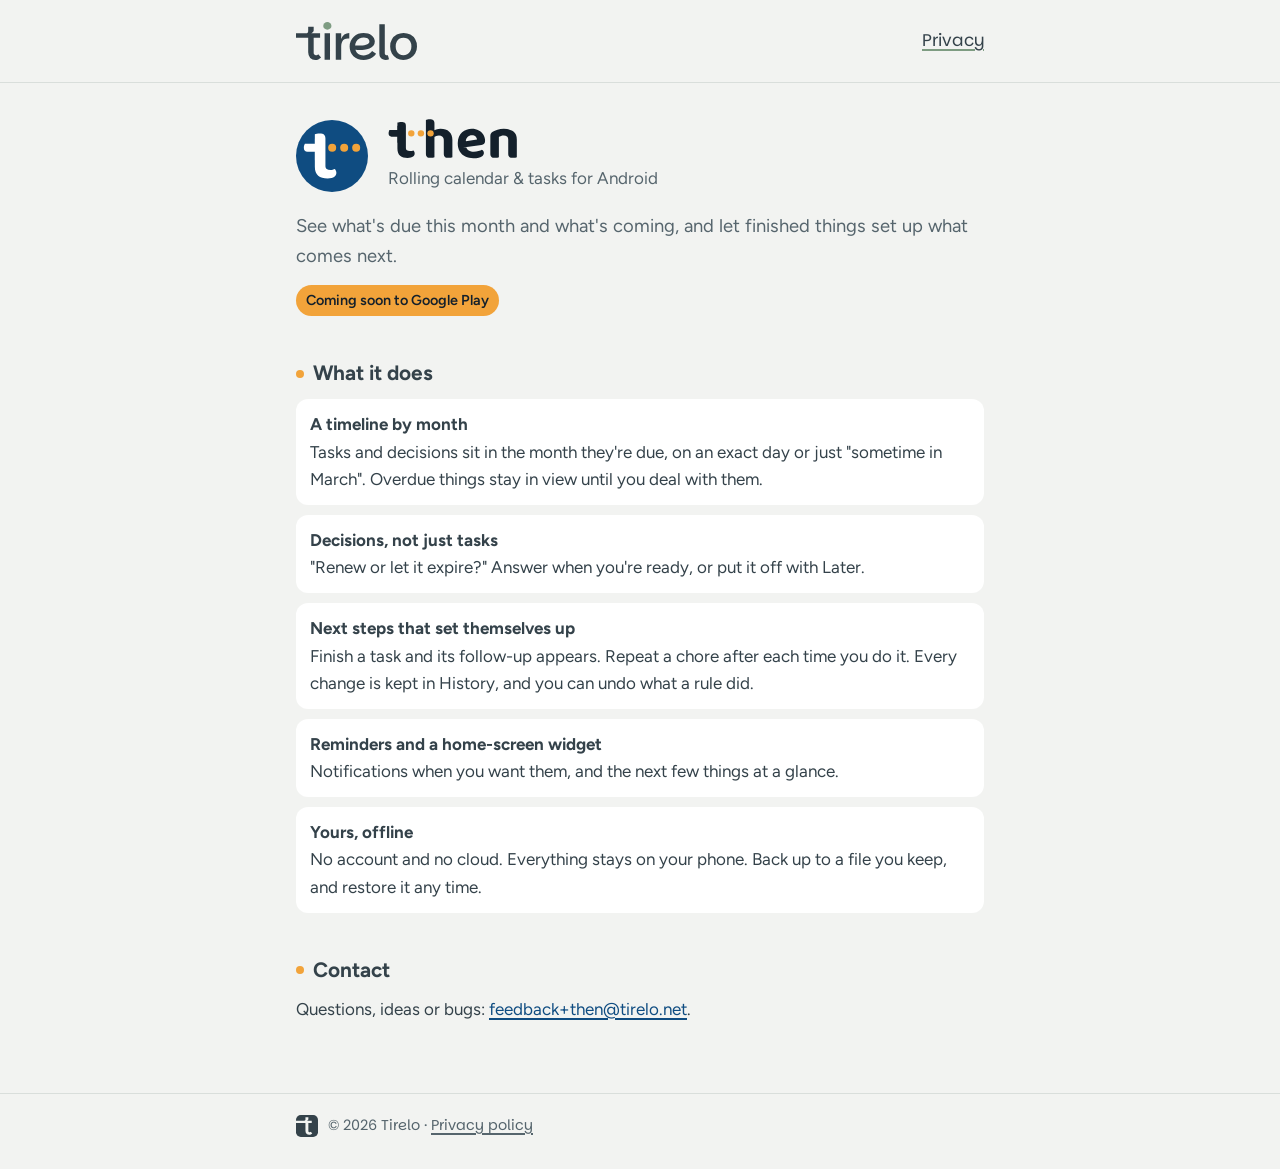
==== then/index.html @ ce78ce09 "first-pass placeholder site" ====
<!doctype html>
<html lang="en">
<head>
  <meta charset="utf-8">
  <meta name="viewport" content="width=device-width, initial-scale=1">
  <title>Then: Rolling Calendar &amp; Tasks</title>
  <meta name="description" content="Then is a rolling month-by-month calendar for tasks and decisions, with next steps that set themselves up. No account, no cloud, works offline.">
  <link rel="stylesheet" href="../assets/site.css">
  <link rel="icon" href="../assets/then-icon.svg" type="image/svg+xml">
</head>
<body class="then">
  <header class="site">
    <div class="wrap">
      <a class="home" href="../index.html"><img src="../assets/tirelo/tirelo-wordmark.svg" alt="Tirelo"></a>
      <nav><a href="privacy/index.html">Privacy</a></nav>
    </div>
  </header>

  <main class="wrap">
    <div class="hero">
      <img class="icon" src="../assets/then-icon.svg" alt="">
      <div>
        <img class="wordmark" src="../assets/then-wordmark.svg" alt="Then">
        <span class="muted">Rolling calendar &amp; tasks for Android</span>
      </div>
    </div>

    <p class="lead">See what's due this month and what's coming, and let finished things set up what comes next.</p>
    <p><span class="badge">Coming soon to Google Play</span></p>

    <h2>What it does</h2>
    <ul class="features">
      <li><strong>A timeline by month</strong>Tasks and decisions sit in the month they're due, on an exact day or just "sometime in March". Overdue things stay in view until you deal with them.</li>
      <li><strong>Decisions, not just tasks</strong>"Renew or let it expire?" Answer when you're ready, or put it off with Later.</li>
      <li><strong>Next steps that set themselves up</strong>Finish a task and its follow-up appears. Repeat a chore after each time you do it. Every change is kept in History, and you can undo what a rule did.</li>
      <li><strong>Reminders and a home-screen widget</strong>Notifications when you want them, and the next few things at a glance.</li>
      <li><strong>Yours, offline</strong>No account and no cloud. Everything stays on your phone. Back up to a file you keep, and restore it any time.</li>
    </ul>

    <h2>Contact</h2>
    <p>Questions, ideas or bugs: <a href="mailto:feedback+then@tirelo.net">feedback+then@tirelo.net</a>.</p>
  </main>

  <footer class="site">
    <div class="wrap">
      <img class="mark" src="../assets/tirelo/tirelo-monogram.svg" alt="">
      <span>© 2026 Tirelo · <a href="privacy/index.html">Privacy policy</a></span>
    </div>
  </footer>
</body>
</html>
---- assets/site.css ----
/* Tirelo site. Always light. Colours and type follow the tirelo brand.
   Fonts are self-hosted so no page calls a third party. Then's product pages add body.then, which
   switches their content to the Then brand (Figtree, Then blue/amber) inside the tirelo header and footer. */
@font-face {
  font-family: "Parkinsans";
  src: url("parkinsans-400.woff2") format("woff2");
  font-weight: 400;
  font-display: swap;
}
@font-face {
  font-family: "Parkinsans";
  src: url("parkinsans-500.woff2") format("woff2");
  font-weight: 500;
  font-display: swap;
}
@font-face {
  font-family: "Parkinsans";
  src: url("parkinsans-600.woff2") format("woff2");
  font-weight: 600;
  font-display: swap;
}
@font-face {
  font-family: "Figtree";
  src: url("figtree.ttf") format("truetype");
  font-weight: 300 900;
  font-display: swap;
}

:root {
  /* tirelo brand */
  --slate: #34424A;
  --sage: #7E9C82;
  --mist: #86A3BB;
  --paper: #F2F3F1;
  --deep: #273238;

  --ink: var(--slate);
  --muted: #56656D;
  --bg: var(--paper);
  --surface: #FFFFFF;
  --line: #D9DEDB;
  --link: var(--slate);
  --link-line: var(--sage);
  --accent: var(--sage);
  --brand-font: "Parkinsans", system-ui, -apple-system, "Segoe UI", Roboto, sans-serif;
  color-scheme: light;
}

* { box-sizing: border-box; }

html { -webkit-text-size-adjust: 100%; }

body {
  margin: 0;
  background: var(--bg);
  color: var(--ink);
  font: 17px/1.6 var(--brand-font);
}

a {
  color: var(--link);
  text-decoration-color: var(--link-line);
  text-decoration-thickness: 2px;
  text-underline-offset: 3px;
}
a:hover { text-decoration-color: currentColor; }

.wrap { max-width: 720px; margin: 0 auto; padding: 0 16px; }

/* Header and footer always carry the tirelo brand, including on Then's pages. */
header.site, footer.site { font-family: var(--brand-font); }

header.site {
  padding: 22px 0;
  border-bottom: 1px solid var(--line);
}
header.site .wrap { display: flex; align-items: center; justify-content: space-between; gap: 16px; }
header.site a.home { display: block; line-height: 0; }
/* 38px tall = ~121px wide: the smallest size for the full wordmark (below 120px use the -small file) */
header.site a.home img { height: 38px; width: auto; }
header.site .tagline { color: var(--muted); font-size: .95rem; letter-spacing: .03em; }
header.site nav a { margin-left: 16px; color: var(--slate); text-decoration-color: var(--sage); }

main.wrap { padding: 36px 16px 56px; }

h1 { font-size: 2.1rem; font-weight: 500; line-height: 1.2; letter-spacing: -.01em; margin: 0 0 14px; }
h2 { font-size: 1.3rem; font-weight: 500; margin: 40px 0 10px; }
/* the dot on the "i", echoed on section headings */
h2::before {
  content: "";
  display: inline-block;
  width: .38em;
  height: .38em;
  margin-right: .45em;
  border-radius: 50%;
  background: var(--accent);
  vertical-align: .12em;
}
strong { font-weight: 600; }
p, ul { margin: 0 0 14px; }
ul { padding-left: 22px; }
li { margin-bottom: 6px; }

.lead { font-size: 1.15rem; color: var(--muted); }
.muted { color: var(--muted); }

.card {
  display: flex;
  align-items: center;
  gap: 16px;
  padding: 16px;
  margin: 20px 0;
  background: var(--surface);
  border: 1px solid var(--line);
  border-radius: 16px;
  color: inherit;
  text-decoration: none;
  transition: border-color .15s;
}
.card:hover { border-color: var(--sage); }
.card img { width: 56px; height: 56px; flex: none; }
.card strong { display: block; font-size: 1.1rem; }
.card span { color: var(--muted); }

footer.site {
  border-top: 1px solid var(--line);
  padding: 20px 0 32px;
  font-size: .9rem;
  color: var(--muted);
}
footer.site .wrap { display: flex; align-items: center; gap: 10px; flex-wrap: wrap; }
footer.site img.mark { width: 22px; height: 22px; flex: none; }
footer.site a { color: var(--muted); }

@media (max-width: 480px) {
  header.site .tagline { display: none; }
  h1 { font-size: 1.8rem; }
}

/* ---------- Then product pages ---------- */
body.then {
  --then-blue: #0F4C81;
  --then-amber: #F2A33A;
  --link: var(--then-blue);
  --link-line: currentColor;
  --accent: var(--then-amber);
}
body.then main { font-family: "Figtree", system-ui, -apple-system, "Segoe UI", Roboto, sans-serif; }
body.then main h1, body.then main h2 { font-weight: 700; letter-spacing: 0; }
body.then main strong { font-weight: 700; }

.hero { display: flex; align-items: center; gap: 20px; margin-bottom: 20px; }
.hero img.icon { width: 72px; height: 72px; flex: none; }
.hero img.wordmark { height: 40px; width: auto; display: block; margin-bottom: 6px; }

.features { list-style: none; padding: 0; display: grid; gap: 10px; }
.features li { background: var(--surface); border-radius: 12px; padding: 12px 14px; margin: 0; }
.features strong { display: block; }

.badge {
  display: inline-block;
  padding: 4px 10px;
  border-radius: 999px;
  background: var(--then-amber, #F2A33A);
  color: #14202B;
  font-weight: 600;
  font-size: .9rem;
}
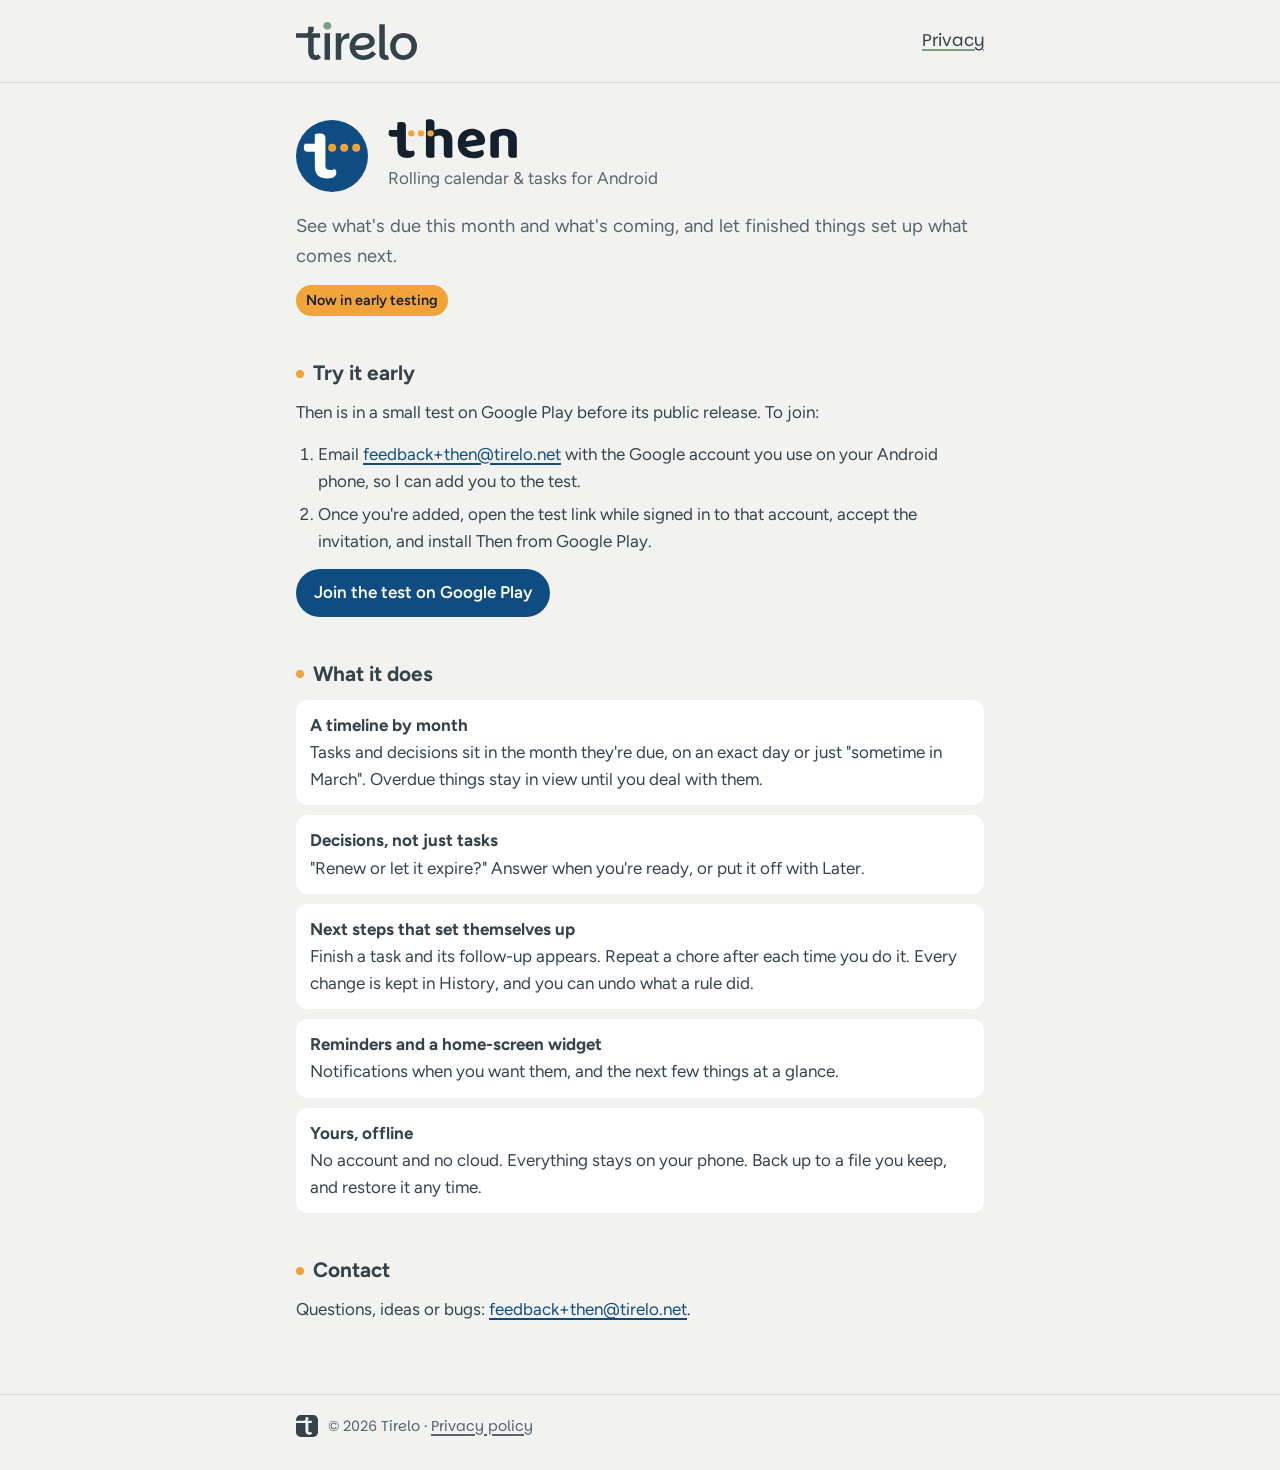
==== commit b2374f55: "then: invite users to join test" ====
--- a/then/index.html
+++ b/then/index.html
@@ -26,7 +26,15 @@
     </div>
 
     <p class="lead">See what's due this month and what's coming, and let finished things set up what comes next.</p>
-    <p><span class="badge">Coming soon to Google Play</span></p>
+    <p><span class="badge">Now in early testing</span></p>
+
+    <h2>Try it early</h2>
+    <p>Then is in a small test on Google Play before its public release. To join:</p>
+    <ol>
+      <li>Email <a href="mailto:feedback+then@tirelo.net?subject=Then%20tester">feedback+then@tirelo.net</a> with the Google account you use on your Android phone, so I can add you to the test.</li>
+      <li>Once you're added, open the test link while signed in to that account, accept the invitation, and install Then from Google Play.</li>
+    </ol>
+    <p><a class="button" href="https://play.google.com/apps/internaltest/4701377230347264130">Join the test on Google Play</a></p>
 
     <h2>What it does</h2>
     <ul class="features">
--- a/assets/site.css
+++ b/assets/site.css
@@ -157,6 +157,19 @@
 .features li { background: var(--surface); border-radius: 12px; padding: 12px 14px; margin: 0; }
 .features strong { display: block; }
 
+ol { margin: 0 0 14px; padding-left: 22px; }
+
+.button {
+  display: inline-block;
+  padding: 10px 18px;
+  border-radius: 999px;
+  background: var(--link);
+  color: #FFFFFF;
+  font-weight: 600;
+  text-decoration: none;
+}
+.button:hover { filter: brightness(1.15); }
+
 .badge {
   display: inline-block;
   padding: 4px 10px;
